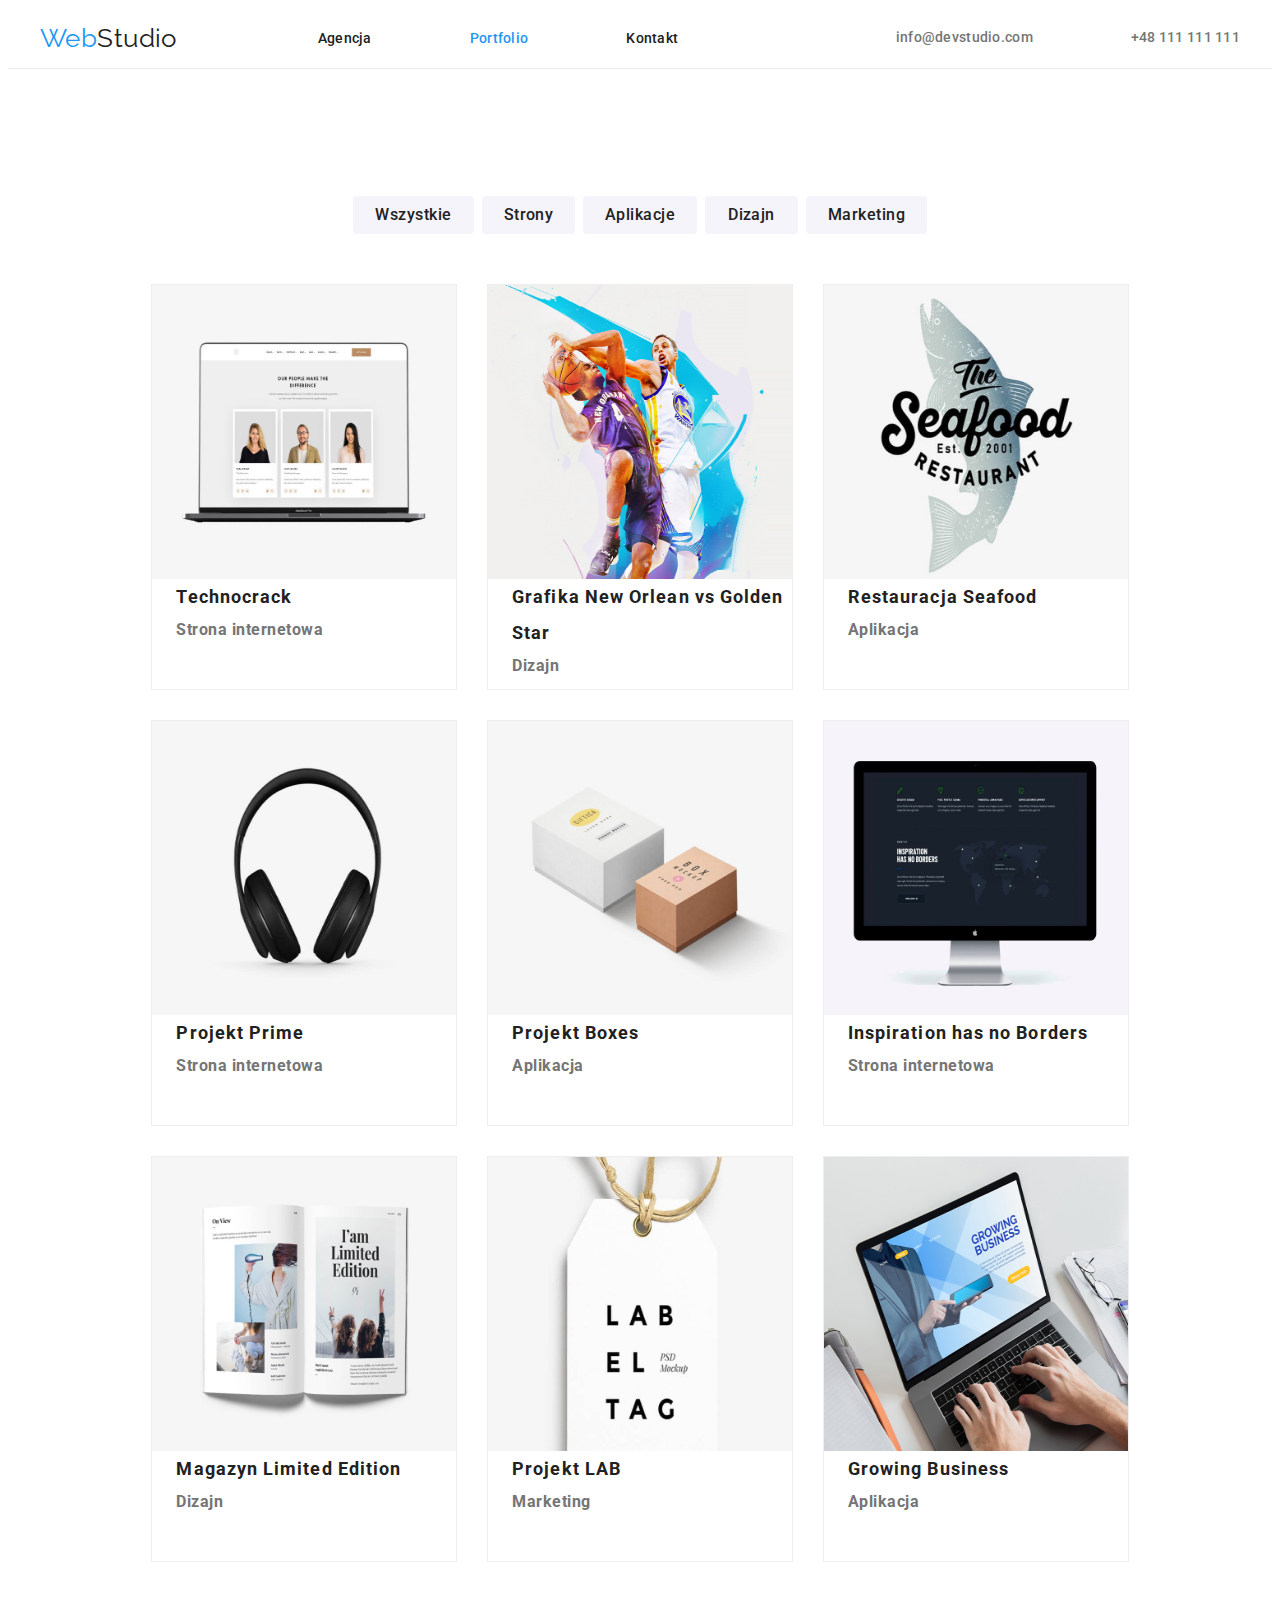
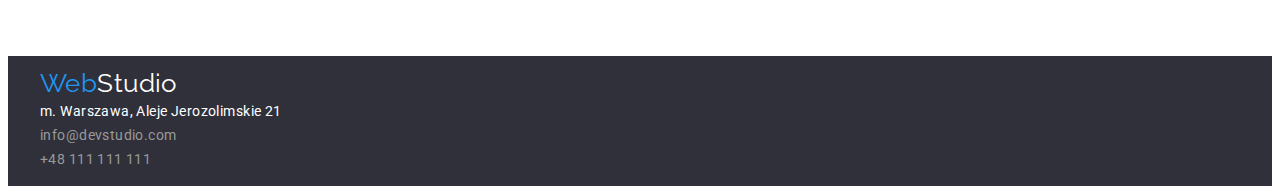
==== portfolio.html @ 2e4f1cc1 "creating a new repository for hm_4" ====
<!DOCTYPE html>
<html lang="en">
    <head>
        <meta charset="UTF-8" />
        <meta name="viewport" content="width=device-width, initial-scale=1.0" />
        <link rel="stylesheet" href="https://cdnjs.cloudflare.com/ajax/libs/modern-normalize/1.1.0/modern-normalize.min.css" integrity="sha512-wpPYUAdjBVSE4KJnH1VR1HeZfpl1ub8YT/NKx4PuQ5NmX2tKuGu6U/JRp5y+Y8XG2tV+wKQpNHVUX03MfMFn9Q==" crossorigin="anonymous" referrerpolicy="no-referrer" />
        <link rel="preconnect" href="https://fonts.googleapis.com">
        <link rel="preconnect" href="https://fonts.gstatic.com" crossorigin>
        <link href="https://fonts.googleapis.com/css2?family=Raleway:wght@700&family=Roboto:wght@400;500;700;900&display=swap" rel="stylesheet">

        <title>Zadanie domowe №3</title>
        <link rel="stylesheet" href="css/styles.css">
    </head>
    <body>
        <header>
            <div class="container header_helper">
                <nav class="header_nav">
                    <a href="index.html" class="logo_WS"><span class="logo_blue">Web</span>Studio</a>
                    <ul class="header_list">
                        <li><a class="header_link" href="index.html" >Agencja</a></li>
                        <li><a class="header_link current" href="portfolio.html" >Portfolio</a></li>
                        <li><a class="header_link " href="#">Kontakt</a></li>
                    </ul>
                </nav>
                <div class="header_kontakt">
                    <a class="header_link header_kontact_link" href="mailto:info@devstudio.com">info@devstudio.com</a></li>
                    <a class="header_link header_kontact_link" href="tel:+48111111111">+48 111 111 111</a>
                </div>
            </div>
            </header>
        <main>
            <section class="section">
                <h1 class="title_button_h1">Something to hide</h1>
                <ul class="title_button">
                    <li class="TB_list">
                        <button  type="button" style=" width:121px;">
                            Wszystkie
                        </button>
                    </li>
                    <li class="TB_list">
                        <button type="button" style=" width:93px;">
                            Strony
                        </button>
                    </li>
                    <li class="TB_list">
                        <button type="button" style=" width:114px;">
                            Aplikacje
                        </button>
                    </li>
                    <li class="TB_list">
                        <button type="button" style=" width:93px;">
                            Dizajn
                        </button>
                    </li>
                    <li class="TB_list">
                        <button type="button" style=" width:121px;">
                            Marketing
                        </button>
                    </li>
                </ul>
                <ul class="portfolio_list">
                    <li class="Port_list"><img src="images/technocrack.jpg" alt="technocrack"><h3>Technocrack</h3> <p>Strona internetowa</p></li>
                    <li class="Port_list"><img src="images/GNOvsGS.jpg" alt="Grafika New Orlean vs Golden Star"><h3>Grafika New Orlean vs Golden Star</h3> <p>Dizajn</p></li>
                    <li class="Port_list"><img src="images/restauracja_seafood.jpg" alt="Restauracja Seafood"><h3>Restauracja Seafood</h3> <p>Aplikacja</p></li>
                    <li class="Port_list"><img src="images/projekt_prime.jpg" alt="Projekt Prime"><h3>Projekt Prime</h3> <p>Strona internetowa</p></li>
                    <li class="Port_list"><img src="images/projekt_boxes.jpg" alt="Projekt Boxes"><h3>Projekt Boxes</h3> <p>Aplikacja</p></li>
                    <li class="Port_list"><img src="images/IHN_borders.jpg" alt="Inspiration has no Borders"><h3>Inspiration has no Borders</h3> <p>Strona internetowa</p></li>
                    <li class="Port_list"><img src="images/limited_edition.jpg" alt="Magazyn Limited Edition"><h3>Magazyn Limited Edition</h3> <p>Dizajn</p></li>
                    <li class="Port_list"><img src="images/projekt_LAB.jpg" alt="Projekt LAB"><h3>Projekt LAB</h3> <p>Marketing</p></li>
                    <li class="Port_list"><img src="images/groving_business.jpg" alt="Growing Business"><h3>Growing Business</h3> <p>Aplikacja</p></li>
                </ul>
            </section>
        </main>
        <footer class="footer_portfolio">
            <div class="container">
             <ul>
                 <li><a href="index.html" class="logo_WS logo_WS_white"><span class="logo_blue">Web</span>Studio</a></li>
                 <li><a class="map_address " href="https://goo.gl/maps/nUJ5Fd3hbuF8FEqy5">m. Warszawa, Aleje Jerozolimskie 21</a></li>
                 <li><a class="contact_info " href="mailto:info@devstudio.com">info@devstudio.com</a></li>
                 <li><a class="contact_info " href="tel:+48111111111">+48 111 111 111</a></li>
             </ul>
            </div>
        </footer>
    </body>
</html>
---- css/styles.css ----
:root {
  --link_and_button_color: #2196f3;
  --letters_and_logo_color_black: #212121;
  --letters_and_logo_color_white: #ffffff;
}
body {
  font-family: 'Roboto';
  background-color: var(--letters_and_logo_color_white);
  color: var(--letters_and_logo_color_black);
  font-size: 14px;
  letter-spacing: 0.03em;
}
h1,
h2,
h3,
h4,
h5,
h6,
p {
  margin: 0;
}
img {
  display: block;
  max-width: 100%;
  height: auto;
}

ul,
ol {
  list-style: none;
  padding-left: 0;
  margin: 0;
}
a {
  text-decoration: none;
}
address {
  font-style: normal;
}
button {
  display: block;
  cursor: pointer;
  border: none;
  border-radius: 4px;
}
.section {
  padding-top: 94px;
  padding-bottom: 94px;
}
.container {
  width: 1200px;
  margin: 0 auto;
  padding: 15px 15px;
}
header {
  display: flex;
  align-items: center;
  border-bottom: 1px solid #ececec;
}
.header_helper {
  display: flex;
  align-items: center;
}
.logo_WS {
  font-family: 'Raleway';
  font-size: 26px;
  color: var(--letters_and_logo_color_black);
}
.logo_blue {
  color: var(--link_and_button_color);
}
.header_nav {
  display: flex;
  align-items: center;
}
.header_link {
  padding-left: 48px;
  font-weight: 500;
  font-size: 14px;
  line-height: 1.14;
  letter-spacing: 0.02em;
  color: var(--letters_and_logo_color_black);
}
.header_link:hover {
  color: var(--link_and_button_color);
}
.header_kontakt {
  display: flex;
  align-items: center;
  gap: 50px;
  margin-left: auto;
}
.header_kontact_link {
  color: #757575;
}
.header_kontakt > a:hover {
  color: var(--link_and_button_color);
}
.header_list {
  display: flex;
  gap: 50px;
  margin-left: 93px;
}
.title_section {
  text-align: center;
  background: #2f303a;
  padding: 200px 0;
}
.title_section_h1 {
  font-size: 44px;
  line-height: 1.36;
  letter-spacing: 0.06em;
  color: var(--letters_and_logo_color_white);
  font-weight: 900;
  width: 696px;
  margin: 0 auto;
  margin-bottom: 30px;
}
.title_section_button {
  min-width: 200px;
  font-family: 'Roboto';
  font-weight: 700;
  font-size: 16px;
  line-height: 1.88;
  letter-spacing: 0.06em;
  color: var(--letters_and_logo_color_white);
  box-shadow: 0px 4px 4px var(--letters_and_logo_color_black);
  border-radius: 4px;
  background-color: var(--link_and_button_color);
  margin: 0 auto;
  padding: 10px 41px;
  border: none;
}
.Our_Advantages {
  display: flex;
  justify-content: center;
  gap: 30px;
}
.Our_Advantages_h2 {
  position: absolute;
  width: 1px;
  height: 1px;
  margin: -1px;
  border: 0;
  padding: 0;
  white-space: normal;
  clip-path: inset(100%);
  clip: rect(0 0 0 0);
  overflow: hidden;
}
.OA_list > h3 {
  font-weight: 700;
  font-size: 14px;
  line-height: 1.14;
  letter-spacing: 0.03em;
  margin-bottom: 10px;
}
.OA_list > p {
  width: 270px;
  line-height: 1.71;
  color: #757575;
}
.what_we_do_list {
  display: flex;
  gap: 30px;
}
.what_we_do_h2 {
  text-align: center;
  font-weight: 700;
  font-size: 36px;
  line-height: 1.16;
  letter-spacing: 0.03em;
  margin-bottom: 50px;
}
.our_team {
  text-align: center;
  background-color: #f5f4fa;
}
.our_team_ul {
  display: flex;
  gap: 30px;
}
.our_team_h2 {
  font-weight: 700;
  font-size: 36px;
  line-height: 1.16;
  letter-spacing: 0.03em;
  margin-bottom: 50px;
}
.OT_list {
  background: #ffffff;
  box-shadow: 0px 1px 3px rgba(0, 0, 0, 0.12), 0px 1px 1px rgba(0, 0, 0, 0.14),
    0px 2px 1px rgba(0, 0, 0, 0.2);
  border-radius: 0px 0px 4px 4px;
}
.OT_list > h3 {
  font-weight: 500;
  font-size: 16px;
  line-height: 1.18;
  letter-spacing: 0.03em;
  padding-top: 30px;
  padding-bottom: 10px;
}
.OT_list > p {
  font-size: 16px;
  color: #757575;
  letter-spacing: 0.03em;
  padding-bottom: 30px;
}
footer {
  background: #2f303a;
  line-height: 24px;
}
.logo_WS_white {
  color: var(--letters_and_logo_color_white);
}
.map_address {
  color: var(--letters_and_logo_color_white);
}
.contact_info {
  color: #999999;
}
address {
  font-style: normal;
}
.footer_a_style {
  font-size: 14px;
  line-height: 1.71;
}
address > a:hover {
  color: var(--link_and_button_color);
}

.current {
  color: var(--link_and_button_color);
}

/* ⬇ <<PORTFOLIO>> ⬇ */
.title_button {
  display: flex;
  flex-direction: row;
  justify-content: center;
  flex-wrap: wrap;
  gap: 8px;
  padding-bottom: 50px;
}
.title_button_h1 {
  visibility: hidden;
}
.TB_list {
  display: inline-flex;
}
.TB_list > button {
  width: 93px;
  height: 38px;
  font-weight: 500;
  font-size: 16px;
  line-height: 1.62;
  background-color: #f5f4fa;
  color: var(--letters_and_logo_color_black);
  border: none;
  cursor: pointer;
  border-radius: 4px;
  letter-spacing: 0.03em;
  font-family: inherit;
}
.TB_list > button:hover {
  background-color: var(--link_and_button_color);
  color: var(--letters_and_logo_color_white);
}
.portfolio_list {
  display: flex;
  flex-direction: row;
  justify-content: center;
  flex-wrap: wrap;
  gap: 30px;
  font-weight: 700;
  font-size: 18px;
  margin: 0;
}

.Port_list {
  width: calc((80% - 100px) / 3);
  height: 404px;
  text-align: left;
  background-color: var(--letters_and_logo_color_white);
  border: 1px solid #eeeeee;
}

.Port_list > img {
  width: 100%;
  height: 294px;
}

.Port_list > h3 {
  font-weight: 700;
  font-size: 18px;
  line-height: 2;
  letter-spacing: 0.06em;
  margin: 0;
  padding-left: 24px;
}
.Port_list > p {
  font-size: 16px;
  line-height: 1.88;
  color: #757575;
  letter-spacing: 0.03em;
  margin: 0;
  padding-left: 24px;
}
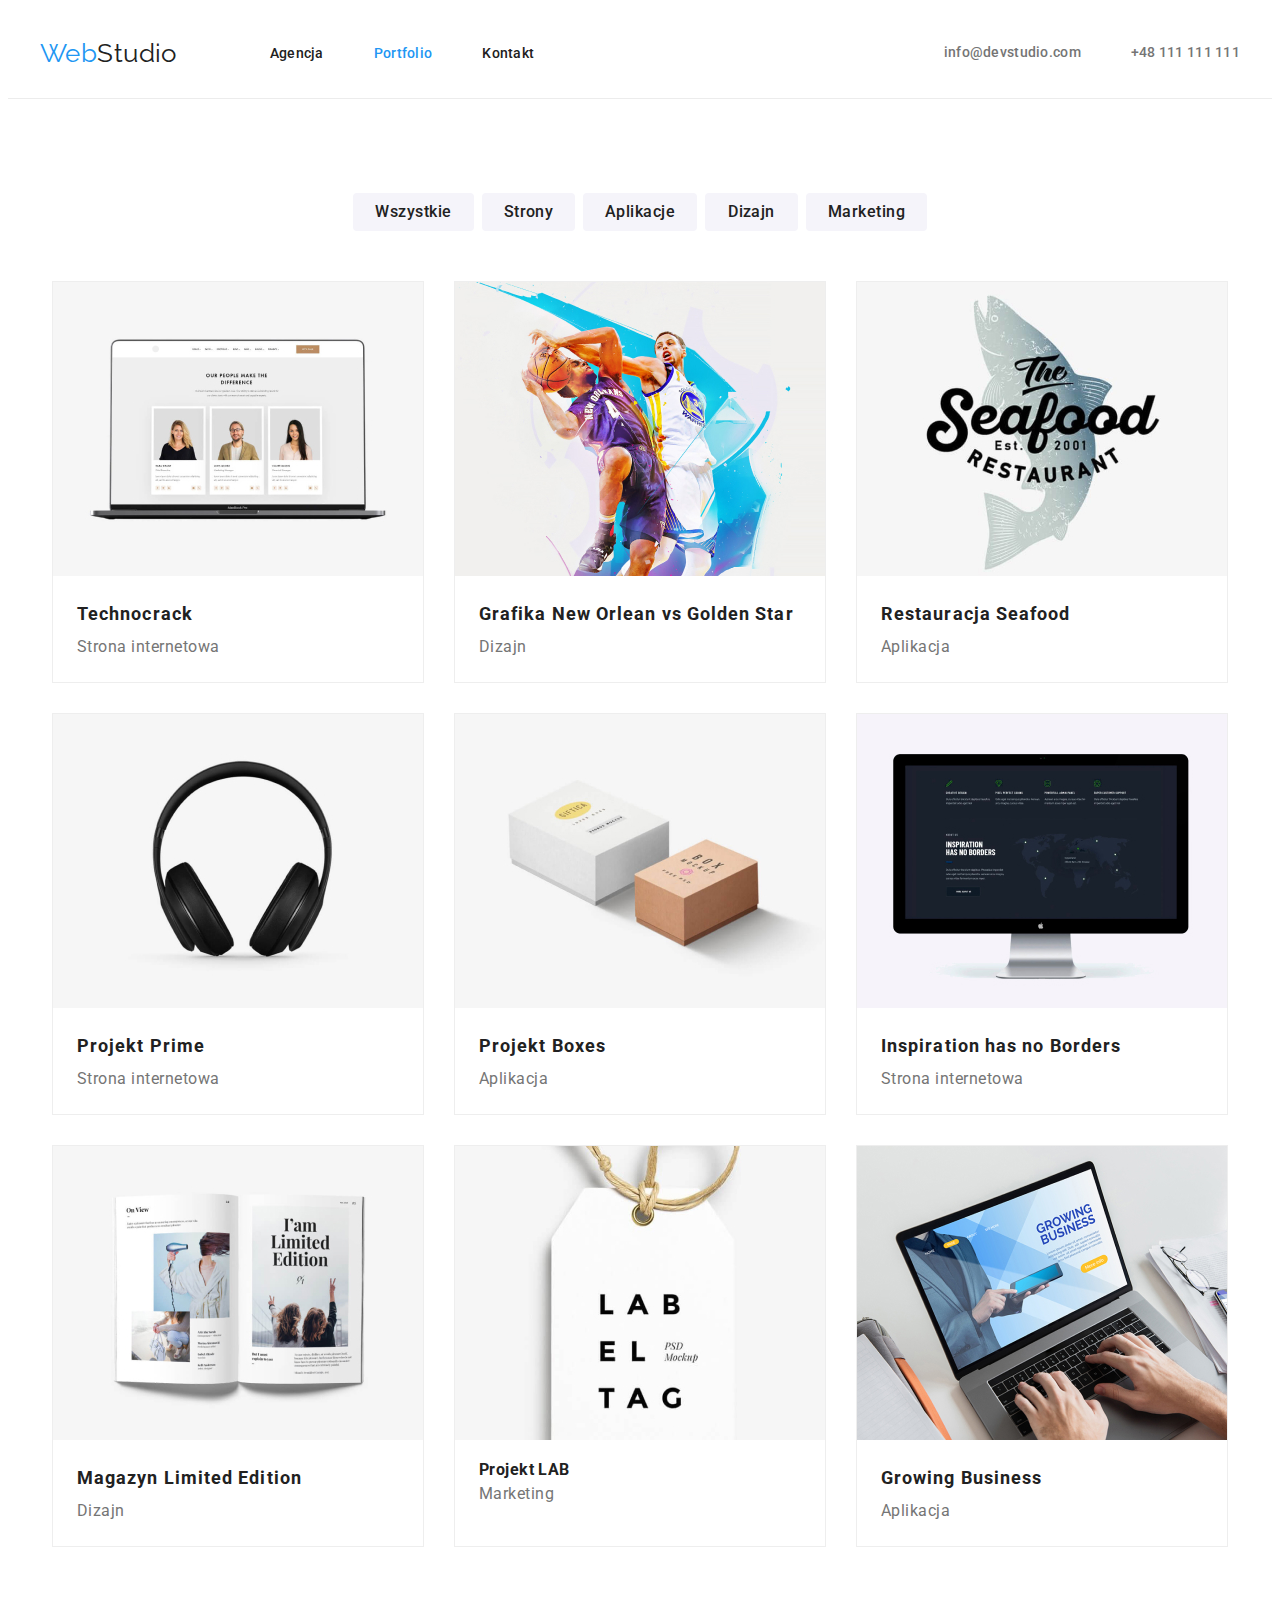
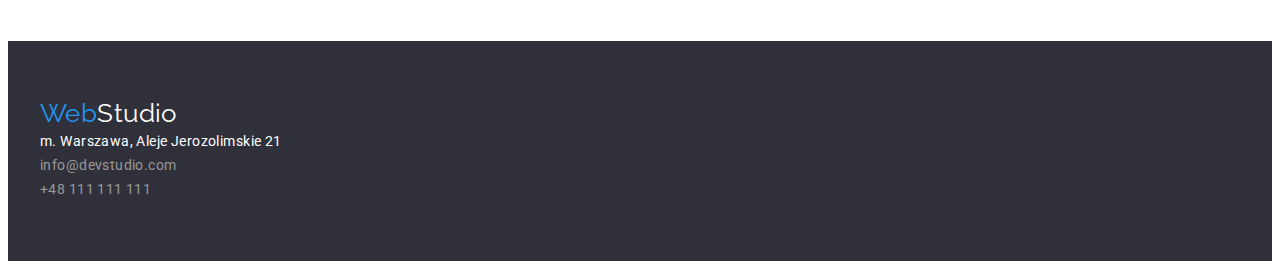
==== commit d7575301: "creating a new repository for hm_4" ====
--- a/portfolio.html
+++ b/portfolio.html
@@ -30,55 +30,59 @@
             </header>
         <main>
             <section class="section">
-                <h1 class="title_button_h1">Something to hide</h1>
-                <ul class="title_button">
-                    <li class="TB_list">
-                        <button  type="button" style=" width:121px;">
-                            Wszystkie
-                        </button>
-                    </li>
-                    <li class="TB_list">
-                        <button type="button" style=" width:93px;">
-                            Strony
-                        </button>
-                    </li>
-                    <li class="TB_list">
-                        <button type="button" style=" width:114px;">
-                            Aplikacje
-                        </button>
-                    </li>
-                    <li class="TB_list">
-                        <button type="button" style=" width:93px;">
-                            Dizajn
-                        </button>
-                    </li>
-                    <li class="TB_list">
-                        <button type="button" style=" width:121px;">
-                            Marketing
-                        </button>
-                    </li>
-                </ul>
-                <ul class="portfolio_list">
-                    <li class="Port_list"><img src="images/technocrack.jpg" alt="technocrack"><h3>Technocrack</h3> <p>Strona internetowa</p></li>
-                    <li class="Port_list"><img src="images/GNOvsGS.jpg" alt="Grafika New Orlean vs Golden Star"><h3>Grafika New Orlean vs Golden Star</h3> <p>Dizajn</p></li>
-                    <li class="Port_list"><img src="images/restauracja_seafood.jpg" alt="Restauracja Seafood"><h3>Restauracja Seafood</h3> <p>Aplikacja</p></li>
-                    <li class="Port_list"><img src="images/projekt_prime.jpg" alt="Projekt Prime"><h3>Projekt Prime</h3> <p>Strona internetowa</p></li>
-                    <li class="Port_list"><img src="images/projekt_boxes.jpg" alt="Projekt Boxes"><h3>Projekt Boxes</h3> <p>Aplikacja</p></li>
-                    <li class="Port_list"><img src="images/IHN_borders.jpg" alt="Inspiration has no Borders"><h3>Inspiration has no Borders</h3> <p>Strona internetowa</p></li>
-                    <li class="Port_list"><img src="images/limited_edition.jpg" alt="Magazyn Limited Edition"><h3>Magazyn Limited Edition</h3> <p>Dizajn</p></li>
-                    <li class="Port_list"><img src="images/projekt_LAB.jpg" alt="Projekt LAB"><h3>Projekt LAB</h3> <p>Marketing</p></li>
-                    <li class="Port_list"><img src="images/groving_business.jpg" alt="Growing Business"><h3>Growing Business</h3> <p>Aplikacja</p></li>
-                </ul>
+                    <div class="container">
+                    <h1 class="title_button_h1">Something to hide</h1>
+                    <ul class="title_button">
+                        <li class="TB_list">
+                            <button  type="button" style=" width:121px;">
+                                Wszystkie
+                            </button>
+                        </li>
+                        <li class="TB_list">
+                            <button type="button" style=" width:93px;">
+                                Strony
+                            </button>
+                        </li>
+                        <li class="TB_list">
+                            <button type="button" style=" width:114px;">
+                                Aplikacje
+                            </button>
+                        </li>
+                        <li class="TB_list">
+                            <button type="button" style=" width:93px;">
+                                Dizajn
+                            </button>
+                        </li>
+                        <li class="TB_list">
+                            <button type="button" style=" width:121px;">
+                                Marketing
+                            </button>
+                        </li>
+                    </ul>
+                    <ul class="portfolio_list">
+                        <li class="Port_list"><img src="images/technocrack.jpg" alt="technocrack"><div><h3 class="Port_list_h3">Technocrack</h3> <p class="Port_list_p">Strona internetowa</p> </div></li>
+                        <li class="Port_list"><img src="images/GNOvsGS.jpg" alt="Grafika New Orlean vs Golden Star"><div><h3 class="Port_list_h3">Grafika New Orlean vs Golden Star</h3> <p class="Port_list_p">Dizajn</p></div></li>
+                        <li class="Port_list"><img src="images/restauracja_seafood.jpg" alt="Restauracja Seafood"><div><h3 class="Port_list_h3">Restauracja Seafood</h3> <p class="Port_list_p">Aplikacja</p></div></li>
+                        <li class="Port_list"><img src="images/projekt_prime.jpg" alt="Projekt Prime"><div><h3 class="Port_list_h3">Projekt Prime</h3> <p class="Port_list_p">Strona internetowa</p></div></li>
+                        <li class="Port_list"><img src="images/projekt_boxes.jpg" alt="Projekt Boxes"><div><h3 class="Port_list_h3">Projekt Boxes</h3> <p class="Port_list_p">Aplikacja</p></div></li>
+                        <li class="Port_list"><img src="images/IHN_borders.jpg" alt="Inspiration has no Borders"><div><h3 class="Port_list_h3">Inspiration has no Borders</h3> <p class="Port_list_p">Strona internetowa</p></div></li>
+                        <li class="Port_list"><img src="images/limited_edition.jpg" alt="Magazyn Limited Edition"><div><h3 class="Port_list_h3">Magazyn Limited Edition</h3> <p class="Port_list_p">Dizajn</p></div></li>
+                        <li class="Port_list"><img src="images/projekt_LAB.jpg" alt="Projekt LAB"><div><h3 class="">Projekt LAB</h3> <p class="Port_list_p">Marketing</p></div></li>
+                        <li class="Port_list"><img src="images/groving_business.jpg" alt="Growing Business"><div><h3 class="Port_list_h3">Growing Business</h3> <p class="Port_list_p">Aplikacja</p></div></li>
+                    </ul>
+                </div>
             </section>
         </main>
         <footer class="footer_portfolio">
             <div class="container">
-             <ul>
-                 <li><a href="index.html" class="logo_WS logo_WS_white"><span class="logo_blue">Web</span>Studio</a></li>
-                 <li><a class="map_address " href="https://goo.gl/maps/nUJ5Fd3hbuF8FEqy5">m. Warszawa, Aleje Jerozolimskie 21</a></li>
-                 <li><a class="contact_info " href="mailto:info@devstudio.com">info@devstudio.com</a></li>
-                 <li><a class="contact_info " href="tel:+48111111111">+48 111 111 111</a></li>
-             </ul>
+            <a href="index.html" class="logo_WS logo_WS_white"><span class="logo_blue">Web</span>Studio</a>
+            <address>
+                <ul>
+                    <li><a class="map_address " href="https://goo.gl/maps/nUJ5Fd3hbuF8FEqy5">m. Warszawa, Aleje Jerozolimskie 21</a></li>
+                    <li><a class="contact_info " href="mailto:info@devstudio.com">info@devstudio.com</a></li>
+                    <li><a class="contact_info " href="tel:+48111111111">+48 111 111 111</a></li>
+                </ul>
+            </address>
             </div>
         </footer>
     </body>
--- a/css/styles.css
+++ b/css/styles.css
@@ -50,10 +50,13 @@
 .container {
   width: 1200px;
   margin: 0 auto;
-  padding: 15px 15px;
+  padding: 0 15px;
+}
+.padding_top_0 {
+  padding-top: 0;
 }
 header {
-  display: flex;
+  padding: 30px 0;
   align-items: center;
   border-bottom: 1px solid #ececec;
 }
@@ -74,7 +77,6 @@
   align-items: center;
 }
 .header_link {
-  padding-left: 48px;
   font-weight: 500;
   font-size: 14px;
   line-height: 1.14;
@@ -193,23 +195,25 @@
     0px 2px 1px rgba(0, 0, 0, 0.2);
   border-radius: 0px 0px 4px 4px;
 }
-.OT_list > h3 {
+.OT_list > div {
+  padding: 30px 0;
+}
+.OT_list_h3 {
   font-weight: 500;
   font-size: 16px;
   line-height: 1.18;
   letter-spacing: 0.03em;
-  padding-top: 30px;
-  padding-bottom: 10px;
-}
-.OT_list > p {
+  margin-bottom: 10px;
+}
+.OT_list_p {
   font-size: 16px;
   color: #757575;
   letter-spacing: 0.03em;
-  padding-bottom: 30px;
 }
 footer {
   background: #2f303a;
   line-height: 24px;
+  padding: 60px 0;
 }
 .logo_WS_white {
   color: var(--letters_and_logo_color_white);
@@ -242,10 +246,20 @@
   justify-content: center;
   flex-wrap: wrap;
   gap: 8px;
-  padding-bottom: 50px;
+  margin-bottom: 50px;
 }
 .title_button_h1 {
-  visibility: hidden;
+  position: absolute;
+  width: 1px;
+  height: 1px;
+  margin: -1px;
+  border: 0;
+  padding: 0;
+
+  white-space: nowrap;
+  clip-path: inset(100%);
+  clip: rect(0 0 0 0);
+  overflow: hidden;
 }
 .TB_list {
   display: inline-flex;
@@ -270,20 +284,13 @@
 }
 .portfolio_list {
   display: flex;
-  flex-direction: row;
   justify-content: center;
   flex-wrap: wrap;
   gap: 30px;
-  font-weight: 700;
-  font-size: 18px;
-  margin: 0;
 }
 
 .Port_list {
-  width: calc((80% - 100px) / 3);
-  height: 404px;
-  text-align: left;
-  background-color: var(--letters_and_logo_color_white);
+  width: 370px;
   border: 1px solid #eeeeee;
 }
 
@@ -291,20 +298,20 @@
   width: 100%;
   height: 294px;
 }
-
-.Port_list > h3 {
+.Port_list > div {
+  padding-left: 24px;
+  padding-top: 20px;
+  padding-bottom: 20px;
+}
+.Port_list_h3 {
   font-weight: 700;
   font-size: 18px;
   line-height: 2;
   letter-spacing: 0.06em;
-  margin: 0;
-  padding-left: 24px;
-}
-.Port_list > p {
+}
+.Port_list_p {
   font-size: 16px;
   line-height: 1.88;
   color: #757575;
   letter-spacing: 0.03em;
-  margin: 0;
-  padding-left: 24px;
-}
+}
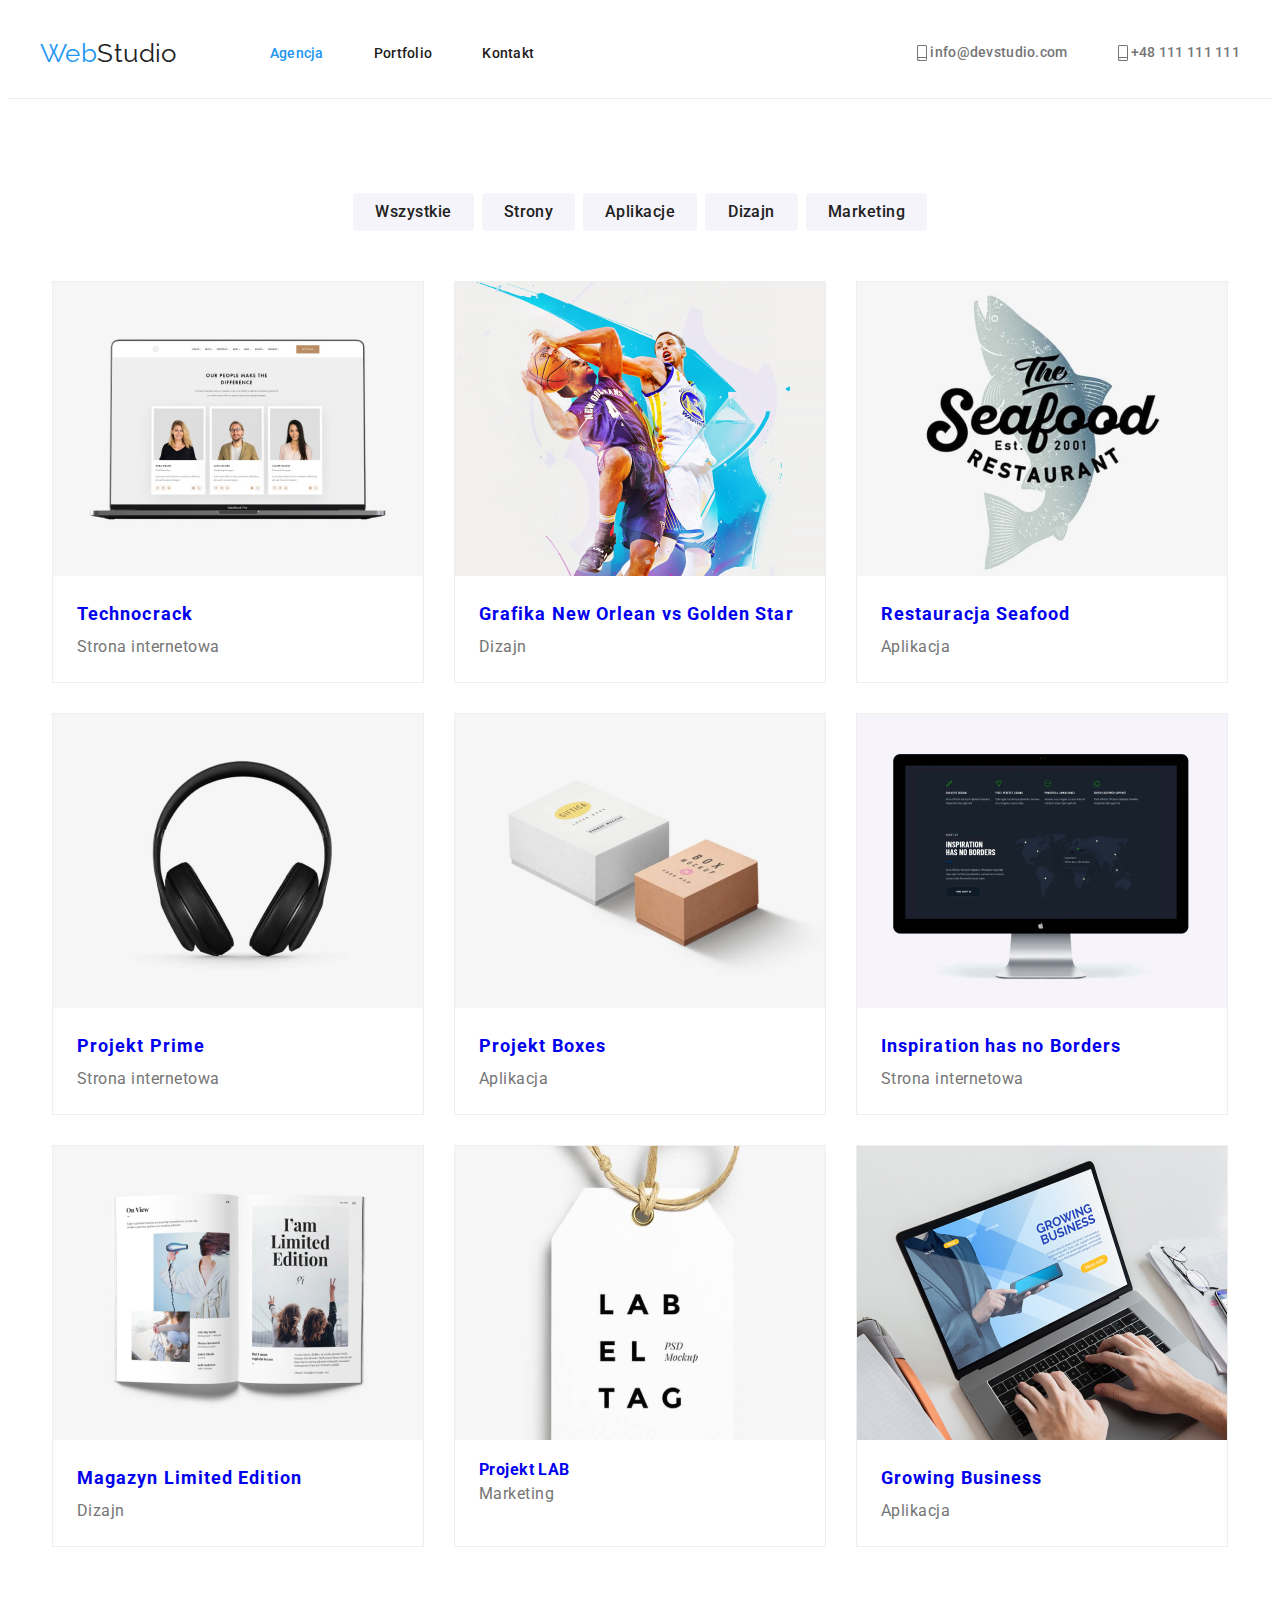
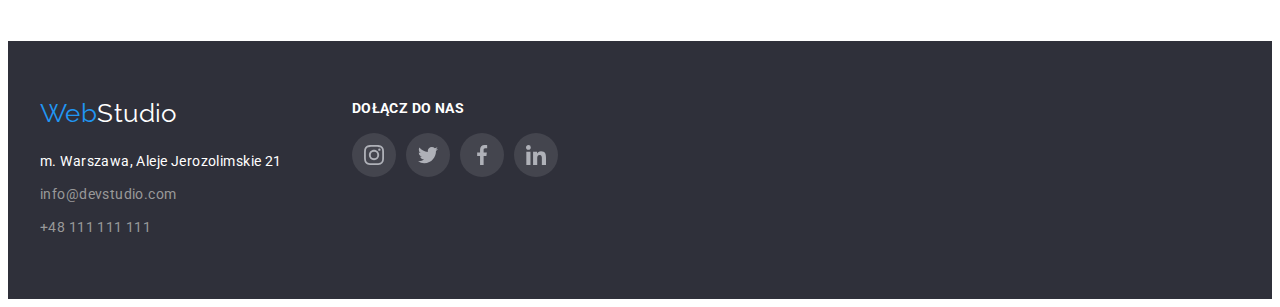
==== commit 7ea0d978: "last change" ====
--- a/portfolio.html
+++ b/portfolio.html
@@ -1,89 +1,229 @@
 <!DOCTYPE html>
 <html lang="en">
-    <head>
-        <meta charset="UTF-8" />
-        <meta name="viewport" content="width=device-width, initial-scale=1.0" />
-        <link rel="stylesheet" href="https://cdnjs.cloudflare.com/ajax/libs/modern-normalize/1.1.0/modern-normalize.min.css" integrity="sha512-wpPYUAdjBVSE4KJnH1VR1HeZfpl1ub8YT/NKx4PuQ5NmX2tKuGu6U/JRp5y+Y8XG2tV+wKQpNHVUX03MfMFn9Q==" crossorigin="anonymous" referrerpolicy="no-referrer" />
-        <link rel="preconnect" href="https://fonts.googleapis.com">
-        <link rel="preconnect" href="https://fonts.gstatic.com" crossorigin>
-        <link href="https://fonts.googleapis.com/css2?family=Raleway:wght@700&family=Roboto:wght@400;500;700;900&display=swap" rel="stylesheet">
+  <head>
+    <meta charset="UTF-8" />
+    <meta name="viewport" content="width=device-width, initial-scale=1.0" />
+    <link
+      rel="stylesheet"
+      href="https://cdnjs.cloudflare.com/ajax/libs/modern-normalize/1.1.0/modern-normalize.min.css"
+      integrity="sha512-wpPYUAdjBVSE4KJnH1VR1HeZfpl1ub8YT/NKx4PuQ5NmX2tKuGu6U/JRp5y+Y8XG2tV+wKQpNHVUX03MfMFn9Q=="
+      crossorigin="anonymous"
+      referrerpolicy="no-referrer"
+    />
+    <link rel="preconnect" href="https://fonts.googleapis.com" />
+    <link rel="preconnect" href="https://fonts.gstatic.com" crossorigin />
+    <link
+      href="https://fonts.googleapis.com/css2?family=Raleway:wght@700&family=Roboto:wght@400;500;700;900&display=swap"
+      rel="stylesheet"
+    />
 
-        <title>Zadanie domowe №3</title>
-        <link rel="stylesheet" href="css/styles.css">
-    </head>
-    <body>
-        <header>
-            <div class="container header_helper">
-                <nav class="header_nav">
-                    <a href="index.html" class="logo_WS"><span class="logo_blue">Web</span>Studio</a>
-                    <ul class="header_list">
-                        <li><a class="header_link" href="index.html" >Agencja</a></li>
-                        <li><a class="header_link current" href="portfolio.html" >Portfolio</a></li>
-                        <li><a class="header_link " href="#">Kontakt</a></li>
-                    </ul>
-                </nav>
-                <div class="header_kontakt">
-                    <a class="header_link header_kontact_link" href="mailto:info@devstudio.com">info@devstudio.com</a></li>
-                    <a class="header_link header_kontact_link" href="tel:+48111111111">+48 111 111 111</a>
-                </div>
-            </div>
-            </header>
-        <main>
-            <section class="section">
-                    <div class="container">
-                    <h1 class="title_button_h1">Something to hide</h1>
-                    <ul class="title_button">
-                        <li class="TB_list">
-                            <button  type="button" style=" width:121px;">
-                                Wszystkie
-                            </button>
-                        </li>
-                        <li class="TB_list">
-                            <button type="button" style=" width:93px;">
-                                Strony
-                            </button>
-                        </li>
-                        <li class="TB_list">
-                            <button type="button" style=" width:114px;">
-                                Aplikacje
-                            </button>
-                        </li>
-                        <li class="TB_list">
-                            <button type="button" style=" width:93px;">
-                                Dizajn
-                            </button>
-                        </li>
-                        <li class="TB_list">
-                            <button type="button" style=" width:121px;">
-                                Marketing
-                            </button>
-                        </li>
-                    </ul>
-                    <ul class="portfolio_list">
-                        <li class="Port_list"><img src="images/technocrack.jpg" alt="technocrack"><div><h3 class="Port_list_h3">Technocrack</h3> <p class="Port_list_p">Strona internetowa</p> </div></li>
-                        <li class="Port_list"><img src="images/GNOvsGS.jpg" alt="Grafika New Orlean vs Golden Star"><div><h3 class="Port_list_h3">Grafika New Orlean vs Golden Star</h3> <p class="Port_list_p">Dizajn</p></div></li>
-                        <li class="Port_list"><img src="images/restauracja_seafood.jpg" alt="Restauracja Seafood"><div><h3 class="Port_list_h3">Restauracja Seafood</h3> <p class="Port_list_p">Aplikacja</p></div></li>
-                        <li class="Port_list"><img src="images/projekt_prime.jpg" alt="Projekt Prime"><div><h3 class="Port_list_h3">Projekt Prime</h3> <p class="Port_list_p">Strona internetowa</p></div></li>
-                        <li class="Port_list"><img src="images/projekt_boxes.jpg" alt="Projekt Boxes"><div><h3 class="Port_list_h3">Projekt Boxes</h3> <p class="Port_list_p">Aplikacja</p></div></li>
-                        <li class="Port_list"><img src="images/IHN_borders.jpg" alt="Inspiration has no Borders"><div><h3 class="Port_list_h3">Inspiration has no Borders</h3> <p class="Port_list_p">Strona internetowa</p></div></li>
-                        <li class="Port_list"><img src="images/limited_edition.jpg" alt="Magazyn Limited Edition"><div><h3 class="Port_list_h3">Magazyn Limited Edition</h3> <p class="Port_list_p">Dizajn</p></div></li>
-                        <li class="Port_list"><img src="images/projekt_LAB.jpg" alt="Projekt LAB"><div><h3 class="">Projekt LAB</h3> <p class="Port_list_p">Marketing</p></div></li>
-                        <li class="Port_list"><img src="images/groving_business.jpg" alt="Growing Business"><div><h3 class="Port_list_h3">Growing Business</h3> <p class="Port_list_p">Aplikacja</p></div></li>
-                    </ul>
-                </div>
-            </section>
-        </main>
-        <footer class="footer_portfolio">
-            <div class="container">
-            <a href="index.html" class="logo_WS logo_WS_white"><span class="logo_blue">Web</span>Studio</a>
-            <address>
-                <ul>
-                    <li><a class="map_address " href="https://goo.gl/maps/nUJ5Fd3hbuF8FEqy5">m. Warszawa, Aleje Jerozolimskie 21</a></li>
-                    <li><a class="contact_info " href="mailto:info@devstudio.com">info@devstudio.com</a></li>
-                    <li><a class="contact_info " href="tel:+48111111111">+48 111 111 111</a></li>
-                </ul>
-            </address>
-            </div>
-        </footer>
-    </body>
-</html>+    <title>Zadanie domowe №4</title>
+    <link rel="stylesheet" href="css/styles.css" />
+  </head>
+  <body>
+    <header>
+      <div class="container header_helper">
+        <nav class="header_nav">
+          <a href="index.html" class="logo_WS"><span class="logo_blue">Web</span>Studio</a>
+          <ul class="header_list">
+            <li><a class="header_link current" href="index.html">Agencja</a></li>
+            <li><a class="header_link" href="portfolio.html">Portfolio</a></li>
+            <li><a class="header_link" href="#">Kontakt</a></li>
+          </ul>
+        </nav>
+        <div class="header_contact">
+          <a class="header_link header_kontact_link" href="mailto:info@devstudio.com">
+            <svg class="header_contact_icon" width="10" height="16">
+              <use href="images/icons.svg#icon-smartphone"></use>
+            </svg>
+            info@devstudio.com
+          </a>
+          <a class="header_link header_kontact_link" href="tel:+48111111111">
+            <svg class="header_contact_icon" width="10" height="16">
+              <use href="images/icons.svg#icon-smartphone"></use>
+            </svg>
+            +48 111 111 111
+          </a>
+        </div>
+      </div>
+    </header>
+    <main>
+      <section class="section">
+        <div class="container">
+          <h1 class="title_button_h1">Something to hide</h1>
+          <ul class="title_button">
+            <li class="TB_list">
+              <button type="button" style="width: 121px">Wszystkie</button>
+            </li>
+            <li class="TB_list">
+              <button type="button" style="width: 93px">Strony</button>
+            </li>
+            <li class="TB_list">
+              <button type="button" style="width: 114px">Aplikacje</button>
+            </li>
+            <li class="TB_list">
+              <button type="button" style="width: 93px">Dizajn</button>
+            </li>
+            <li class="TB_list">
+              <button type="button" style="width: 121px">Marketing</button>
+            </li>
+          </ul>
+          <ul class="portfolio_list">
+            <li class="Port_list">
+              <a class="Port_list_links" href="#">
+                <div class="Port_list_overlay_hidden">
+                  <img src="images/technocrack.jpg" alt="technocrack" />
+                </div>
+                <div class="Port_list_TextDiv">
+                  <h3 class="Port_list_h3">Technocrack</h3>
+                  <p class="Port_list_p">Strona internetowa</p>
+                </div>
+              </a>
+            </li>
+            <li class="Port_list">
+              <a class="Port_list_links" href="#">
+                <div class="Port_list_overlay_hidden">
+                  <img src="images/GNOvsGS.jpg" alt="Grafika New Orlean vs Golden Star" />
+                </div>
+                <div class="Port_list_TextDiv">
+                  <h3 class="Port_list_h3">Grafika New Orlean vs Golden Star</h3>
+                  <p class="Port_list_p">Dizajn</p>
+                </div>
+              </a>
+            </li>
+            <li class="Port_list">
+              <a class="Port_list_links" href="#">
+                <div class="Port_list_overlay_hidden">
+                  <img src="images/restauracja_seafood.jpg" alt="Restauracja Seafood" />
+                </div>
+                <div class="Port_list_TextDiv">
+                  <h3 class="Port_list_h3">Restauracja Seafood</h3>
+                  <p class="Port_list_p">Aplikacja</p>
+                </div>
+              </a>
+            </li>
+            <li class="Port_list">
+              <a class="Port_list_links" href="#">
+                <div class="Port_list_overlay_hidden">
+                  <img src="images/projekt_prime.jpg" alt="Projekt Prime" />
+                </div>
+                <div class="Port_list_TextDiv">
+                  <h3 class="Port_list_h3">Projekt Prime</h3>
+                  <p class="Port_list_p">Strona internetowa</p>
+                </div>
+              </a>
+            </li>
+            <li class="Port_list">
+              <a class="Port_list_links" href="#">
+                <div class="Port_list_overlay_hidden">
+                  <img src="images/projekt_boxes.jpg" alt="Projekt Boxes" />
+                </div>
+                <div class="Port_list_TextDiv">
+                  <h3 class="Port_list_h3">Projekt Boxes</h3>
+                  <p class="Port_list_p">Aplikacja</p>
+                </div>
+              </a>
+            </li>
+            <li class="Port_list">
+              <a class="Port_list_links" href="#">
+                <div class="Port_list_overlay_hidden">
+                  <img src="images/IHN_borders.jpg" alt="Inspiration has no Borders" />
+                </div>
+                <div class="Port_list_TextDiv">
+                  <h3 class="Port_list_h3">Inspiration has no Borders</h3>
+                  <p class="Port_list_p">Strona internetowa</p>
+                </div>
+              </a>
+            </li>
+            <li class="Port_list">
+              <a class="Port_list_links" href="#">
+                <div class="Port_list_overlay_hidden">
+                  <img src="images/limited_edition.jpg" alt="Magazyn Limited Edition" />
+                </div>
+                <div class="Port_list_TextDiv">
+                  <h3 class="Port_list_h3">Magazyn Limited Edition</h3>
+                  <p class="Port_list_p">Dizajn</p>
+                </div>
+              </a>
+            </li>
+            <li class="Port_list">
+              <a class="Port_list_links" href="#">
+                <div class="Port_list_overlay_hidden">
+                  <img src="images/projekt_LAB.jpg" alt="Projekt LAB" />
+                </div>
+                <div class="Port_list_TextDiv">
+                  <h3 class="">Projekt LAB</h3>
+                  <p class="Port_list_p">Marketing</p>
+                </div>
+              </a>
+            </li>
+            <li class="Port_list">
+              <a class="Port_list_links" href="#">
+                <div class="Port_list_overlay_hidden">
+                  <img src="images/groving_business.jpg" alt="Growing Business" />
+                </div>
+                <div class="Port_list_TextDiv">
+                  <h3 class="Port_list_h3">Growing Business</h3>
+                  <p class="Port_list_p">Aplikacja</p>
+                </div>
+              </a>
+            </li>
+          </ul>
+        </div>
+      </section>
+    </main>
+    <footer>
+      <div class="container footer_flex">
+        <div>
+          <a href="index.html" class="logo_WS logo_WS_white"
+            ><span class="logo_blue">Web</span>Studio</a
+          >
+          <address>
+            <ul>
+              <li class="address_items">
+                <a class="map_address" href="https://goo.gl/maps/nUJ5Fd3hbuF8FEqy5"
+                  >m. Warszawa, Aleje Jerozolimskie 21</a
+                >
+              </li>
+              <li class="address_items">
+                <a class="contact_info" href="mailto:info@devstudio.com">info@devstudio.com</a>
+              </li>
+              <li class="address_items">
+                <a class="contact_info" href="tel:+48111111111">+48 111 111 111</a>
+              </li>
+            </ul>
+          </address>
+        </div>
+        <div>
+          <h3 class="join_us_h3">DOŁĄCZ DO NAS</h3>
+          <ul class="social-media-box">
+            <li>
+              <a href="#" class="social-media footer_bg"
+                ><svg width="20" height="20">
+                  <use href="./images/icons.svg#icon-instagram-2"></use></svg
+              ></a>
+            </li>
+            <li>
+              <a href="#" class="social-media footer_bg"
+                ><svg width="20" height="20">
+                  <use href="images/icons.svg#icon-twitter-1"></use></svg
+              ></a>
+            </li>
+            <li>
+              <a href="#" class="social-media footer_bg"
+                ><svg width="20" height="20">
+                  <use href="images/icons.svg#icon-facebook-1"></use></svg
+              ></a>
+            </li>
+            <li>
+              <a href="#" class="social-media footer_bg"
+                ><svg width="20" height="20">
+                  <use href="images/icons.svg#icon-linkedin-1"></use></svg
+              ></a>
+            </li>
+          </ul>
+        </div>
+      </div>
+    </footer>
+  </body>
+</html>
--- a/css/styles.css
+++ b/css/styles.css
@@ -44,8 +44,7 @@
   border-radius: 4px;
 }
 .section {
-  padding-top: 94px;
-  padding-bottom: 94px;
+  padding: 94px 0;
 }
 .container {
   width: 1200px;
@@ -86,27 +85,34 @@
 .header_link:hover {
   color: var(--link_and_button_color);
 }
-.header_kontakt {
+.header_contact {
   display: flex;
   align-items: center;
   gap: 50px;
   margin-left: auto;
 }
+.header_contact_icon {
+  fill: currentColor;
+  vertical-align: middle;
+}
 .header_kontact_link {
   color: #757575;
 }
-.header_kontakt > a:hover {
-  color: var(--link_and_button_color);
-}
 .header_list {
   display: flex;
   gap: 50px;
   margin-left: 93px;
 }
-.title_section {
+.background_image_title {
   text-align: center;
-  background: #2f303a;
   padding: 200px 0;
+  background-color: #2f303a;
+  background-image: url('../images/header.jpg');
+  background-repeat: no-repeat;
+  background-position: center;
+  background-size: cover;
+  max-width: 1600px;
+  margin: 0 auto;
 }
 .title_section_h1 {
   font-size: 44px;
@@ -137,6 +143,15 @@
   display: flex;
   justify-content: center;
   gap: 30px;
+}
+.Our_Advantages_icons {
+  background-color: #f5f4fa;
+  height: 120px;
+  display: flex;
+  margin-bottom: 30px;
+  justify-content: center;
+  align-items: center;
+  border-radius: 4px;
 }
 .Our_Advantages_h2 {
   position: absolute;
@@ -183,6 +198,7 @@
   gap: 30px;
 }
 .our_team_h2 {
+  text-align: center;
   font-weight: 700;
   font-size: 36px;
   line-height: 1.16;
@@ -190,13 +206,35 @@
   margin-bottom: 50px;
 }
 .OT_list {
-  background: #ffffff;
+  background: var(--letters_and_logo_color_white);
   box-shadow: 0px 1px 3px rgba(0, 0, 0, 0.12), 0px 1px 1px rgba(0, 0, 0, 0.14),
     0px 2px 1px rgba(0, 0, 0, 0.2);
   border-radius: 0px 0px 4px 4px;
 }
 .OT_list > div {
   padding: 30px 0;
+}
+/* ⬇ <<social media icons>> ⬇ */
+.social-media {
+  border-radius: 50%;
+  display: flex;
+  width: 44px;
+  height: 44px;
+  justify-content: center;
+  align-items: center;
+  fill: currentColor;
+}
+.social-media:hover,
+.social-media:focus {
+  background-color: var(--link_and_button_color);
+  color: var(--letters_and_logo_color_white);
+  outline: none;
+}
+.social-media-box {
+  display: flex;
+  gap: 10px;
+  justify-content: center;
+  margin-top: 16px;
 }
 .OT_list_h3 {
   font-weight: 500;
@@ -210,6 +248,31 @@
   color: #757575;
   letter-spacing: 0.03em;
 }
+
+.aur_clients {
+  display: flex;
+  justify-content: center;
+  align-items: center;
+  gap: 30px;
+}
+.aur_clients-a {
+  border: 1px solid #afb1b8;
+  border-radius: 4px;
+  width: 170px;
+  height: 92px;
+  display: flex;
+  justify-content: center;
+  align-items: center;
+  fill: currentColor;
+}
+.aur_clients-a:hover,
+.aur_clients-a:focus {
+  --color3: var(--link_and_button_color);
+  cursor: pointer;
+  border-color: var(--link_and_button_color);
+  outline: none;
+}
+
 footer {
   background: #2f303a;
   line-height: 24px;
@@ -226,6 +289,13 @@
 }
 address {
   font-style: normal;
+  margin-top: 20px;
+}
+.address_items:not(:last-child) {
+  margin-bottom: 9px;
+}
+.contact_info:hover {
+  color: var(--link_and_button_color);
 }
 .footer_a_style {
   font-size: 14px;
@@ -235,6 +305,20 @@
   color: var(--link_and_button_color);
 }
 
+.footer_flex {
+  display: flex;
+  gap: 70px;
+}
+.join_us_h3 {
+  color: var(--letters_and_logo_color_white);
+  font-weight: 700;
+  font-size: 14px;
+  line-height: 1.14;
+  letter-spacing: 0.03em;
+}
+.footer_bg {
+  background-color: #ffffff1a;
+}
 .current {
   color: var(--link_and_button_color);
 }
@@ -293,15 +377,46 @@
   width: 370px;
   border: 1px solid #eeeeee;
 }
+.Port_list_links {
+  display: block;
+}
+.Port_list_links:hover,
+.Port_list_links:focus {
+  box-shadow: 0px 1px 1px rgba(0, 0, 0, 0.12), 0px 4px 4px rgba(0, 0, 0, 0.06),
+    1px 4px 6px rgba(0, 0, 0, 0.16);
+  display: block;
+  outline: transparent;
+}
+
+.Port_list:hover .Port_list_overlay_hidden,
+.Port_list:focus .Port_list_overlay_hidden {
+  transform: translateY(0%);
+}
 
 .Port_list > img {
   width: 100%;
   height: 294px;
 }
-.Port_list > div {
+.Port_list_TextDiv {
   padding-left: 24px;
   padding-top: 20px;
   padding-bottom: 20px;
+}
+.Port_list_overlay_hidden {
+  position: relative;
+  overflow: hidden;
+}
+.Port_list_overlay {
+  display: flex;
+  align-items: center;
+  position: absolute;
+  top: 0;
+  width: 100%;
+  height: 100%;
+  background-color: var(--link_and_button_color);
+  outline: transparent;
+  transform: translateY(100%);
+  transition: transform 250ms cubic-bezier(0.4, 0, 0.2, 1);
 }
 .Port_list_h3 {
   font-weight: 700;
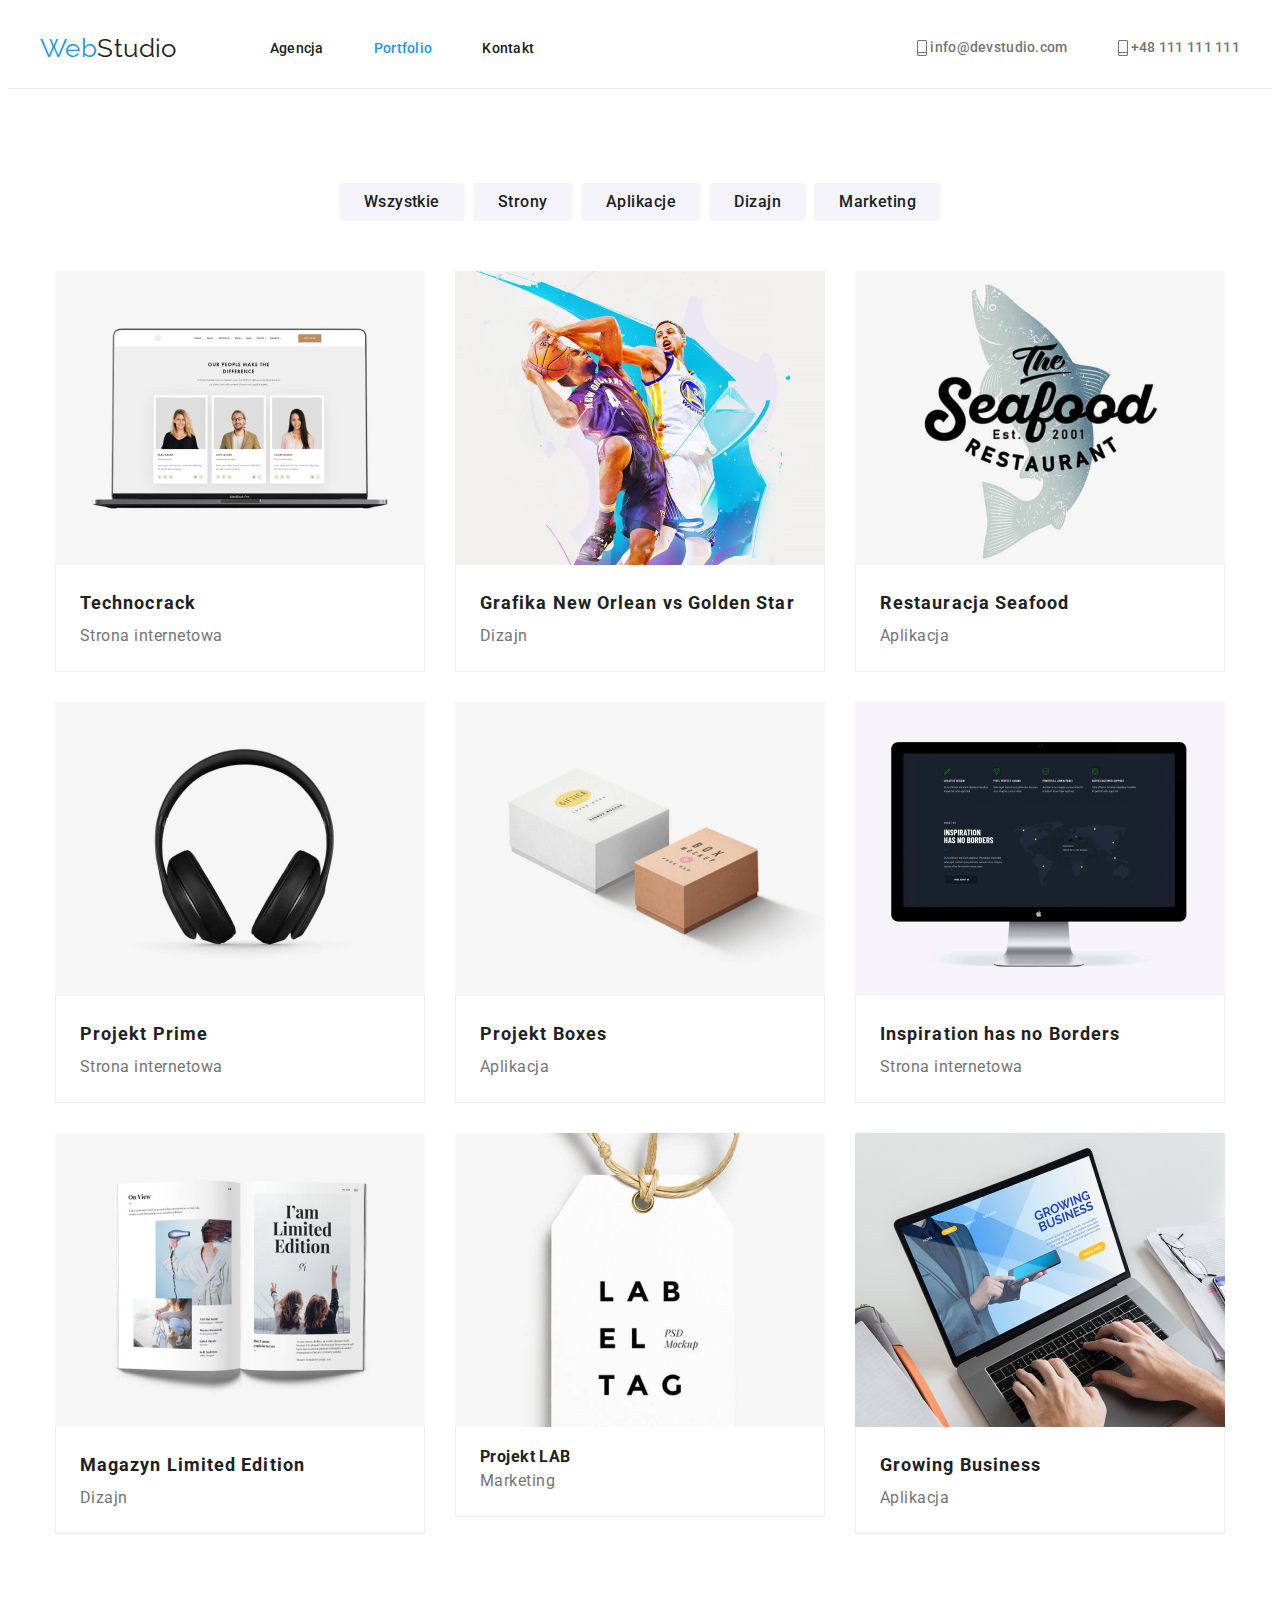
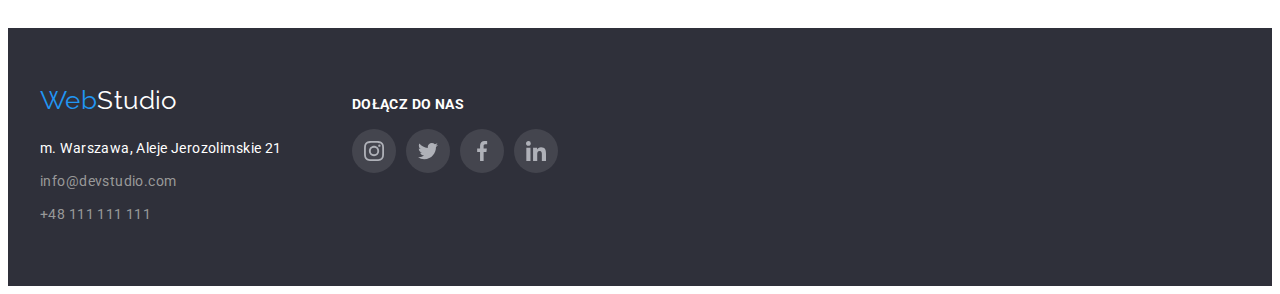
==== commit 46c7e8b5: "final elaboration" ====
--- a/portfolio.html
+++ b/portfolio.html
@@ -26,8 +26,8 @@
         <nav class="header_nav">
           <a href="index.html" class="logo_WS"><span class="logo_blue">Web</span>Studio</a>
           <ul class="header_list">
-            <li><a class="header_link current" href="index.html">Agencja</a></li>
-            <li><a class="header_link" href="portfolio.html">Portfolio</a></li>
+            <li><a class="header_link" href="index.html">Agencja</a></li>
+            <li><a class="header_link current" href="portfolio.html">Portfolio</a></li>
             <li><a class="header_link" href="#">Kontakt</a></li>
           </ul>
         </nav>
@@ -52,25 +52,25 @@
         <div class="container">
           <h1 class="title_button_h1">Something to hide</h1>
           <ul class="title_button">
-            <li class="TB_list">
-              <button type="button" style="width: 121px">Wszystkie</button>
-            </li>
-            <li class="TB_list">
-              <button type="button" style="width: 93px">Strony</button>
-            </li>
-            <li class="TB_list">
-              <button type="button" style="width: 114px">Aplikacje</button>
-            </li>
-            <li class="TB_list">
-              <button type="button" style="width: 93px">Dizajn</button>
-            </li>
-            <li class="TB_list">
-              <button type="button" style="width: 121px">Marketing</button>
+            <li class="TB_list shadow">
+              <button type="button ">Wszystkie</button>
+            </li>
+            <li class="TB_list shadow">
+              <button type="button">Strony</button>
+            </li>
+            <li class="TB_list shadow">
+              <button type="button">Aplikacje</button>
+            </li>
+            <li class="TB_list shadow">
+              <button type="button">Dizajn</button>
+            </li>
+            <li class="TB_list shadow">
+              <button type="button">Marketing</button>
             </li>
           </ul>
           <ul class="portfolio_list">
             <li class="Port_list">
-              <a class="Port_list_links" href="#">
+              <a class="shadow" href="#">
                 <div class="Port_list_overlay_hidden">
                   <img src="images/technocrack.jpg" alt="technocrack" />
                 </div>
@@ -81,7 +81,7 @@
               </a>
             </li>
             <li class="Port_list">
-              <a class="Port_list_links" href="#">
+              <a class="shadow" href="#">
                 <div class="Port_list_overlay_hidden">
                   <img src="images/GNOvsGS.jpg" alt="Grafika New Orlean vs Golden Star" />
                 </div>
@@ -92,7 +92,7 @@
               </a>
             </li>
             <li class="Port_list">
-              <a class="Port_list_links" href="#">
+              <a class="shadow" href="#">
                 <div class="Port_list_overlay_hidden">
                   <img src="images/restauracja_seafood.jpg" alt="Restauracja Seafood" />
                 </div>
@@ -103,7 +103,7 @@
               </a>
             </li>
             <li class="Port_list">
-              <a class="Port_list_links" href="#">
+              <a class="shadow" href="#">
                 <div class="Port_list_overlay_hidden">
                   <img src="images/projekt_prime.jpg" alt="Projekt Prime" />
                 </div>
@@ -114,7 +114,7 @@
               </a>
             </li>
             <li class="Port_list">
-              <a class="Port_list_links" href="#">
+              <a class="shadow" href="#">
                 <div class="Port_list_overlay_hidden">
                   <img src="images/projekt_boxes.jpg" alt="Projekt Boxes" />
                 </div>
@@ -125,7 +125,7 @@
               </a>
             </li>
             <li class="Port_list">
-              <a class="Port_list_links" href="#">
+              <a class="shadow" href="#">
                 <div class="Port_list_overlay_hidden">
                   <img src="images/IHN_borders.jpg" alt="Inspiration has no Borders" />
                 </div>
@@ -136,7 +136,7 @@
               </a>
             </li>
             <li class="Port_list">
-              <a class="Port_list_links" href="#">
+              <a class="shadow" href="#">
                 <div class="Port_list_overlay_hidden">
                   <img src="images/limited_edition.jpg" alt="Magazyn Limited Edition" />
                 </div>
@@ -147,7 +147,7 @@
               </a>
             </li>
             <li class="Port_list">
-              <a class="Port_list_links" href="#">
+              <a class="shadow" href="#">
                 <div class="Port_list_overlay_hidden">
                   <img src="images/projekt_LAB.jpg" alt="Projekt LAB" />
                 </div>
@@ -158,7 +158,7 @@
               </a>
             </li>
             <li class="Port_list">
-              <a class="Port_list_links" href="#">
+              <a class="shadow" href="#">
                 <div class="Port_list_overlay_hidden">
                   <img src="images/groving_business.jpg" alt="Growing Business" />
                 </div>
--- a/css/styles.css
+++ b/css/styles.css
@@ -55,7 +55,7 @@
   padding-top: 0;
 }
 header {
-  padding: 30px 0;
+  padding: 25px 0;
   align-items: center;
   border-bottom: 1px solid #ececec;
 }
@@ -105,9 +105,11 @@
 }
 .background_image_title {
   text-align: center;
+  align-items: center;
   padding: 200px 0;
   background-color: #2f303a;
-  background-image: url('../images/header.jpg');
+  background-image: linear-gradient(rgba(47, 48, 58, 0.4), rgba(47, 48, 58, 0.4)),
+    url('../images/header.jpg');
   background-repeat: no-repeat;
   background-position: center;
   background-size: cover;
@@ -222,13 +224,15 @@
   height: 44px;
   justify-content: center;
   align-items: center;
-  fill: currentColor;
 }
 .social-media:hover,
 .social-media:focus {
   background-color: var(--link_and_button_color);
-  color: var(--letters_and_logo_color_white);
+  --color3: var(--letters_and_logo_color_white);
   outline: none;
+}
+.fill_currentColor_svg {
+  fill: currentColor;
 }
 .social-media-box {
   display: flex;
@@ -256,19 +260,18 @@
   gap: 30px;
 }
 .aur_clients-a {
-  border: 1px solid #afb1b8;
+  border: 1px solid currentColor;
   border-radius: 4px;
   width: 170px;
   height: 92px;
   display: flex;
   justify-content: center;
   align-items: center;
-  fill: currentColor;
+  color: #afb1b8;
 }
 .aur_clients-a:hover,
 .aur_clients-a:focus {
   --color3: var(--link_and_button_color);
-  cursor: pointer;
   border-color: var(--link_and_button_color);
   outline: none;
 }
@@ -308,6 +311,7 @@
 .footer_flex {
   display: flex;
   gap: 70px;
+  align-items: baseline;
 }
 .join_us_h3 {
   color: var(--letters_and_logo_color_white);
@@ -324,6 +328,7 @@
 }
 
 /* ⬇ <<PORTFOLIO>> ⬇ */
+
 .title_button {
   display: flex;
   flex-direction: row;
@@ -349,8 +354,6 @@
   display: inline-flex;
 }
 .TB_list > button {
-  width: 93px;
-  height: 38px;
   font-weight: 500;
   font-size: 16px;
   line-height: 1.62;
@@ -361,6 +364,7 @@
   border-radius: 4px;
   letter-spacing: 0.03em;
   font-family: inherit;
+  padding: 6px 25px;
 }
 .TB_list > button:hover {
   background-color: var(--link_and_button_color);
@@ -375,32 +379,15 @@
 
 .Port_list {
   width: 370px;
-  border: 1px solid #eeeeee;
-}
-.Port_list_links {
-  display: block;
-}
-.Port_list_links:hover,
-.Port_list_links:focus {
-  box-shadow: 0px 1px 1px rgba(0, 0, 0, 0.12), 0px 4px 4px rgba(0, 0, 0, 0.06),
-    1px 4px 6px rgba(0, 0, 0, 0.16);
-  display: block;
-  outline: transparent;
-}
-
-.Port_list:hover .Port_list_overlay_hidden,
-.Port_list:focus .Port_list_overlay_hidden {
-  transform: translateY(0%);
-}
-
+}
 .Port_list > img {
   width: 100%;
   height: 294px;
 }
 .Port_list_TextDiv {
-  padding-left: 24px;
-  padding-top: 20px;
-  padding-bottom: 20px;
+  padding: 20px 0 20px 24px;
+  border: 1px solid #eeeeee;
+  border-top: 0;
 }
 .Port_list_overlay_hidden {
   position: relative;
@@ -430,3 +417,20 @@
   color: #757575;
   letter-spacing: 0.03em;
 }
+
+/* ⬇ <<Shadow in Portfolio>> ⬇ */
+
+.shadow {
+  display: block;
+  color: inherit;
+}
+.shadow:hover,
+.shadow:focus {
+  box-shadow: 0px 1px 1px rgba(0, 0, 0, 0.12), 0px 4px 4px rgba(0, 0, 0, 0.06),
+    1px 4px 6px rgba(0, 0, 0, 0.16);
+  outline: transparent;
+}
+.Port_list:hover .Port_list_overlay_hidden,
+.Port_list:focus .Port_list_overlay_hidden {
+  transform: translateY(0%);
+}
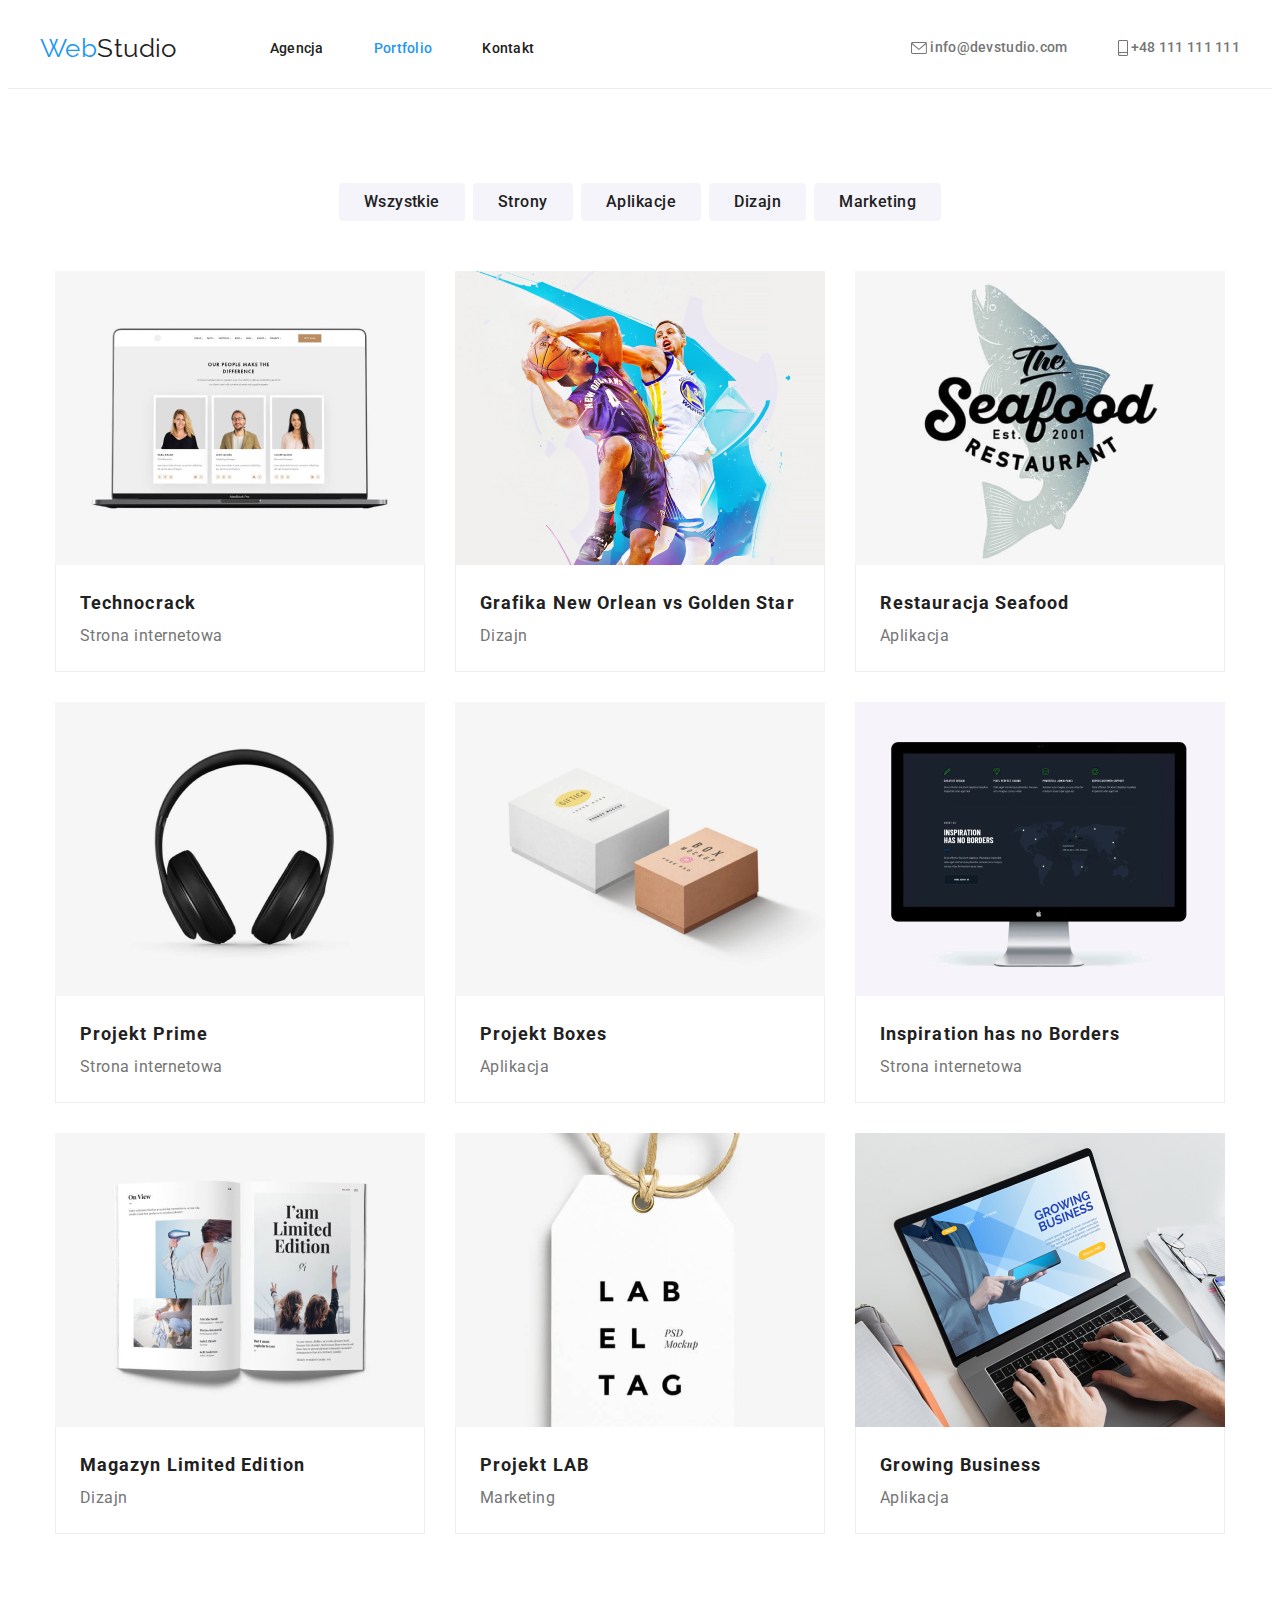
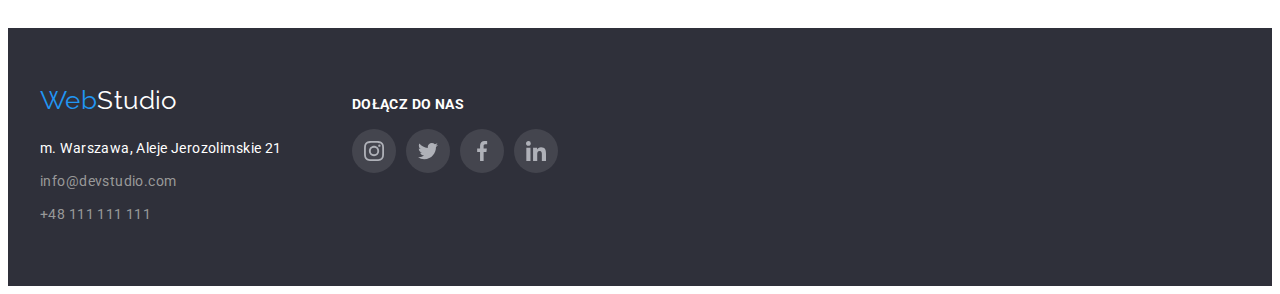
==== commit 60453cce: "small correct" ====
--- a/portfolio.html
+++ b/portfolio.html
@@ -33,8 +33,8 @@
         </nav>
         <div class="header_contact">
           <a class="header_link header_kontact_link" href="mailto:info@devstudio.com">
-            <svg class="header_contact_icon" width="10" height="16">
-              <use href="images/icons.svg#icon-smartphone"></use>
+            <svg class="header_contact_icon" width="16" height="12">
+              <use href="images/icons.svg#icon-envelope"></use>
             </svg>
             info@devstudio.com
           </a>
@@ -52,20 +52,20 @@
         <div class="container">
           <h1 class="title_button_h1">Something to hide</h1>
           <ul class="title_button">
-            <li class="TB_list shadow">
-              <button type="button ">Wszystkie</button>
-            </li>
-            <li class="TB_list shadow">
-              <button type="button">Strony</button>
-            </li>
-            <li class="TB_list shadow">
-              <button type="button">Aplikacje</button>
-            </li>
-            <li class="TB_list shadow">
-              <button type="button">Dizajn</button>
-            </li>
-            <li class="TB_list shadow">
-              <button type="button">Marketing</button>
+            <li class="TB_list">
+              <button class="shadow" type="button ">Wszystkie</button>
+            </li>
+            <li class="TB_list">
+              <button class="shadow" type="button">Strony</button>
+            </li>
+            <li class="TB_list">
+              <button class="shadow" type="button">Aplikacje</button>
+            </li>
+            <li class="TB_list">
+              <button class="shadow" type="button">Dizajn</button>
+            </li>
+            <li class="TB_list">
+              <button class="shadow" type="button">Marketing</button>
             </li>
           </ul>
           <ul class="portfolio_list">
@@ -152,7 +152,7 @@
                   <img src="images/projekt_LAB.jpg" alt="Projekt LAB" />
                 </div>
                 <div class="Port_list_TextDiv">
-                  <h3 class="">Projekt LAB</h3>
+                  <h3 class="Port_list_h3">Projekt LAB</h3>
                   <p class="Port_list_p">Marketing</p>
                 </div>
               </a>
--- a/css/styles.css
+++ b/css/styles.css
@@ -81,6 +81,7 @@
   line-height: 1.14;
   letter-spacing: 0.02em;
   color: var(--letters_and_logo_color_black);
+  fill: currentColor;
 }
 .header_link:hover {
   color: var(--link_and_button_color);
@@ -94,6 +95,7 @@
 .header_contact_icon {
   fill: currentColor;
   vertical-align: middle;
+  --color2: currentColor;
 }
 .header_kontact_link {
   color: #757575;
@@ -109,7 +111,7 @@
   padding: 200px 0;
   background-color: #2f303a;
   background-image: linear-gradient(rgba(47, 48, 58, 0.4), rgba(47, 48, 58, 0.4)),
-    url('../images/header.jpg');
+    url('../images/Header.jpg');
   background-repeat: no-repeat;
   background-position: center;
   background-size: cover;
@@ -252,7 +254,9 @@
   color: #757575;
   letter-spacing: 0.03em;
 }
-
+.fill_currentColor_svg > use {
+  fill: currentColor;
+}
 .aur_clients {
   display: flex;
   justify-content: center;
